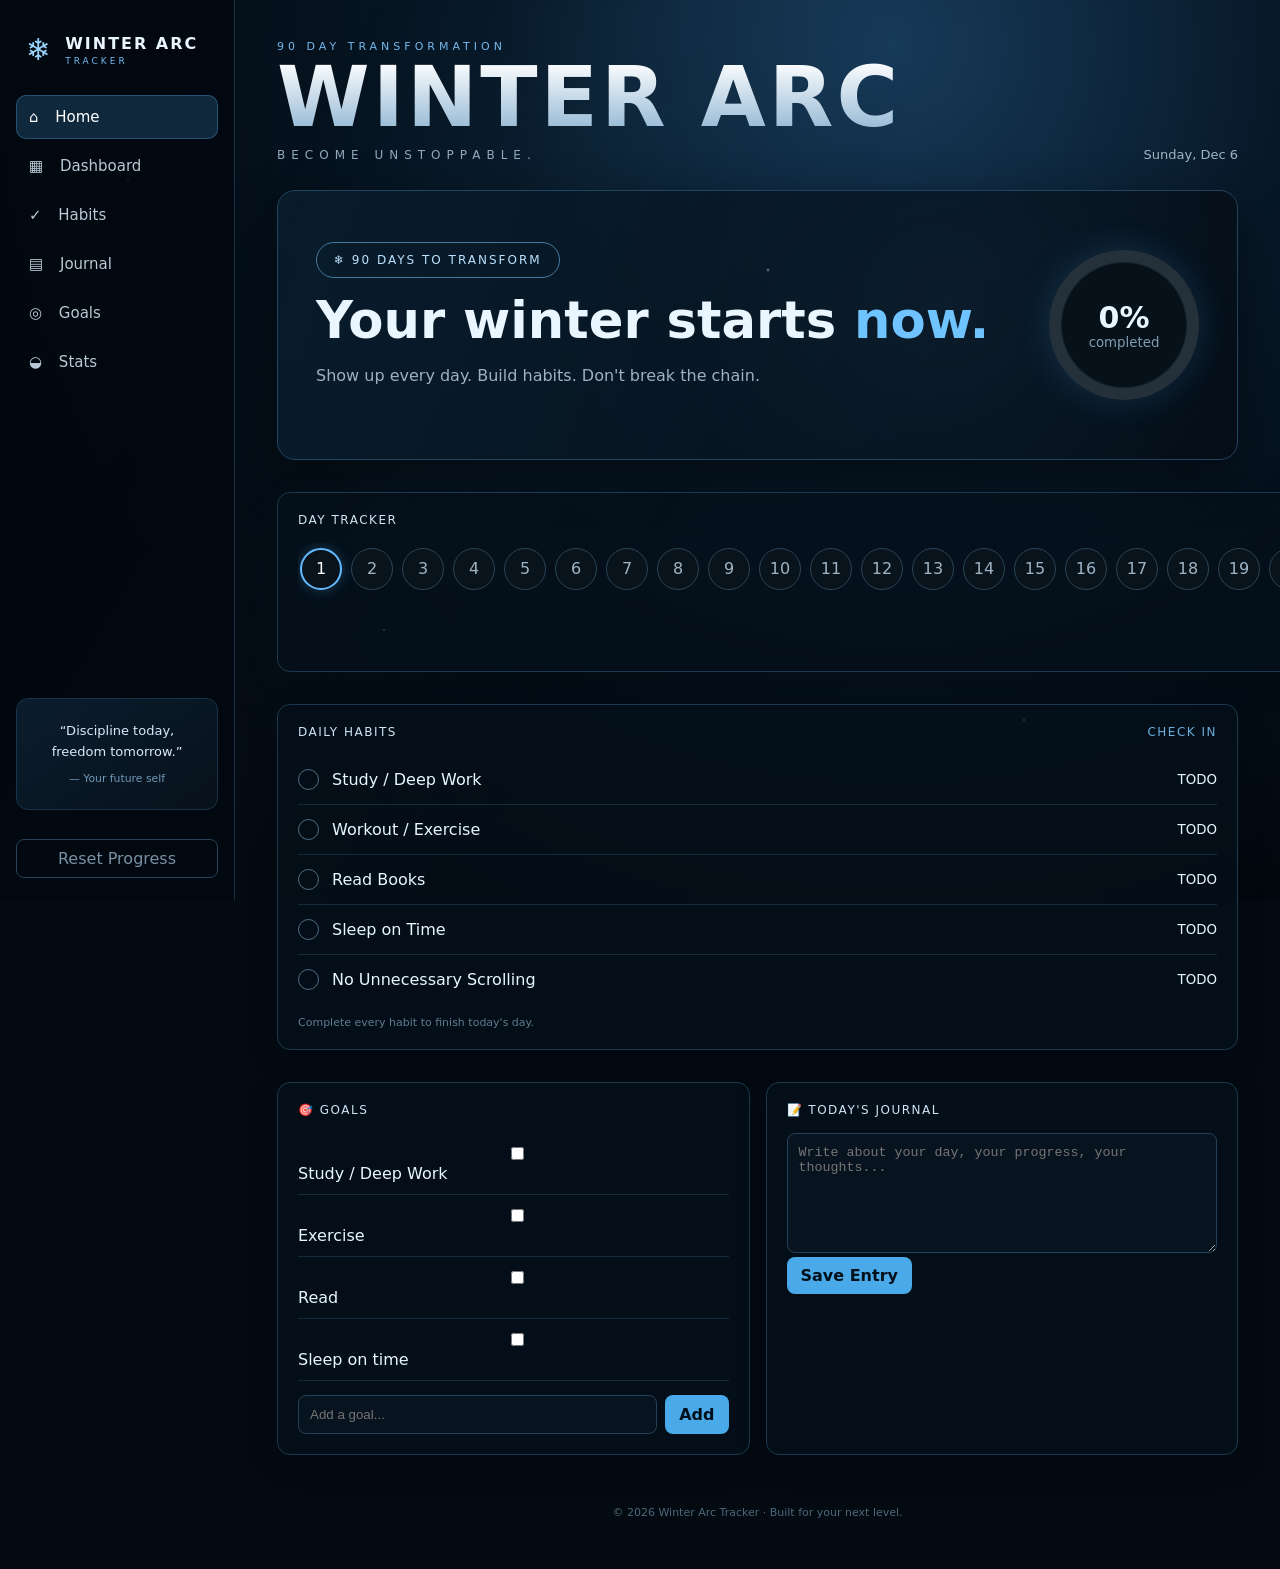
==== index.html @ 6c50272a "Add files via upload" ====
<!DOCTYPE html>
<html lang="en">
<head>
  <meta charset="UTF-8">
  <meta name="viewport" content="width=device-width, initial-scale=1.0">
  <title>Winter Arc Tracker</title>
  <link rel="stylesheet" href="style.css">
</head>
<body>
  <div id="snow"></div>

  <aside class="sidebar">
    <div class="brand">
      <span class="snowflake">❄</span>
      <div><b>WINTER ARC</b><small>TRACKER</small></div>
    </div>
    <nav>
      <button class="nav active" data-section="home">⌂ <span>Home</span></button>
      <button class="nav" data-section="dashboard">▦ <span>Dashboard</span></button>
      <button class="nav" data-section="habits">✓ <span>Habits</span></button>
      <button class="nav" data-section="journal">▤ <span>Journal</span></button>
      <button class="nav" data-section="goals">◎ <span>Goals</span></button>
      <button class="nav" data-section="stats">◒ <span>Stats</span></button>
    </nav>
    <div class="quote">“Discipline today,<br>freedom tomorrow.”<small>— Your future self</small></div>
    <button id="resetBtn" class="reset">Reset Progress</button>
  </aside>

  <main>
    <header>
      <div>
        <p class="eyebrow">90 DAY TRANSFORMATION</p>
        <h1>WINTER ARC</h1>
        <p class="subtitle">Become unstoppable.</p>
      </div>
      <div class="date" id="today"></div>
    </header>

    <section id="home" class="section active-section">
      <div class="hero">
        <div>
          <span class="pill">❄ 90 DAYS TO TRANSFORM</span>
          <h2>Your winter starts <span>now.</span></h2>
          <p>Show up every day. Build habits. Don't break the chain.</p>
        </div>
        <div class="progress-ring" id="ring"><strong id="percent">0%</strong><small>completed</small></div>
      </div>

      <div class="grid">
        <div class="card day-card">
          <div class="card-title">DAY TRACKER <span id="dayCount">DAY 1 / 90</span></div>
          <div class="days" id="days"></div>
        </div>
        <div class="card stat-card"><span>🔥 CURRENT STREAK</span><b id="streak">0</b><small>days</small></div>
        <div class="card stat-card"><span>🏆 BEST STREAK</span><b id="best">0</b><small>days</small></div>
        <div class="card stat-card"><span>📅 DAYS COMPLETED</span><b id="completed">0</b><small>of 90</small></div>
      </div>

      <div class="card">
        <div class="card-title">DAILY HABITS <span>CHECK IN</span></div>
        <div id="habitsList"></div>
        <div class="hint">Complete every habit to finish today's day.</div>
      </div>

      <div class="two-col">
        <div class="card">
          <div class="card-title">🎯 GOALS</div>
          <div id="goalsList"></div>
          <div class="add-row"><input id="goalInput" placeholder="Add a goal..."><button id="addGoal">Add</button></div>
        </div>
        <div class="card">
          <div class="card-title">📝 TODAY'S JOURNAL</div>
          <textarea id="journal" placeholder="Write about your day, your progress, your thoughts..."></textarea>
          <button id="saveJournal">Save Entry</button>
        </div>
      </div>
    </section>

    <section id="dashboard" class="section">
      <div class="section-head"><h2>Dashboard</h2><p>Your Winter Arc at a glance.</p></div>
      <div class="big-number"><span id="dashPercent">0%</span><small>overall completion</small></div>
      <div class="card"><div class="card-title">PROGRESS</div><div class="bar"><i id="bar"></i></div><p id="dashText">0 of 90 days completed.</p></div>
    </section>

    <section id="habits" class="section">
      <div class="section-head"><h2>Habits</h2><p>Small actions. Big change.</p></div>
      <div class="card" id="habitsPage"></div>
    </section>

    <section id="journal" class="section">
      <div class="section-head"><h2>Journal</h2><p>Your daily record.</p></div>
      <div class="card"><textarea id="journalPage" placeholder="Write today's entry..."></textarea><button id="saveJournalPage">Save Entry</button></div>
    </section>

    <section id="goals" class="section">
      <div class="section-head"><h2>Goals</h2><p>Decide what this winter is for.</p></div>
      <div class="card" id="goalsPage"></div>
    </section>

    <section id="stats" class="section">
      <div class="section-head"><h2>Stats</h2><p>Consistency beats intensity.</p></div>
      <div class="grid stats-grid">
        <div class="card stat-card"><span>COMPLETION</span><b id="statPercent">0%</b></div>
        <div class="card stat-card"><span>CURRENT STREAK</span><b id="statStreak">0</b></div>
        <div class="card stat-card"><span>BEST STREAK</span><b id="statBest">0</b></div>
      </div>
    </section>

    <footer>© 2026 Winter Arc Tracker · Built for your next level.</footer>
  </main>

<script src="script.js"></script>
</body>
</html>
---- style.css ----
*{box-sizing:border-box}body{margin:0;background:#030a12;color:#e9f5ff;font-family:Inter,system-ui,-apple-system,Segoe UI,sans-serif;min-height:100vh}body:before{content:"";position:fixed;inset:0;z-index:-2;background:radial-gradient(circle at 70% 5%,#173a59 0,#071827 32%,#02070d 75%)}body:after{content:"";position:fixed;inset:0;z-index:-1;opacity:.25;background:linear-gradient(120deg,transparent 20%,rgba(111,190,255,.12),transparent 55%)}#snow{position:fixed;inset:0;pointer-events:none;z-index:5;background-image:radial-gradient(2px 2px at 10% 20%,#fff,transparent),radial-gradient(1px 1px at 30% 70%,#fff,transparent),radial-gradient(2px 2px at 60% 30%,#fff,transparent),radial-gradient(1px 1px at 80% 80%,#fff,transparent);animation:snow 16s linear infinite;opacity:.45}@keyframes snow{to{transform:translateY(70px)}}.sidebar{position:fixed;left:0;top:0;bottom:0;width:235px;padding:24px 16px;background:rgba(2,9,16,.88);border-right:1px solid #173047;z-index:10}.brand{display:flex;align-items:center;gap:12px;padding:8px 10px 28px;font-size:16px;letter-spacing:2px}.brand small{display:block;font-size:9px;letter-spacing:3px;color:#77baf0;margin-top:3px}.snowflake{font-size:30px;color:#9bd6ff}nav{display:grid;gap:5px}.nav{border:0;background:none;color:#b9c9d7;text-align:left;padding:13px;border-radius:10px;font-size:15px;cursor:pointer}.nav span{margin-left:12px}.nav:hover,.nav.active{background:#10283b;color:#fff;box-shadow:inset 0 0 0 1px #245071}.quote{position:absolute;left:16px;right:16px;bottom:90px;padding:22px 12px;text-align:center;border:1px solid #17344c;border-radius:12px;background:linear-gradient(145deg,#0b1d2d,#07111b);font-size:13px;line-height:1.6;color:#d8eafa}.quote small{display:block;color:#6f9ab9;margin-top:7px}.reset{position:absolute;bottom:22px;left:16px;right:16px;padding:9px;background:none;border:1px solid #284359;color:#7891a4;border-radius:8px;cursor:pointer}main{margin-left:235px;padding:40px 42px;max-width:1400px}header{display:flex;justify-content:space-between;align-items:end;margin-bottom:28px}.eyebrow{font-size:11px;letter-spacing:4px;color:#75b9ed;margin:0 0 7px}h1{font-size:clamp(42px,7vw,84px);line-height:.9;margin:0;letter-spacing:3px;background:linear-gradient(#fff,#8eb4d2);-webkit-background-clip:text;color:transparent}.subtitle{margin:12px 0 0;color:#91a9bb;text-transform:uppercase;letter-spacing:6px;font-size:12px}.date{color:#9eb5c6;font-size:13px}.section{display:none}.active-section{display:block}.hero{min-height:270px;border:1px solid #21445f;border-radius:18px;padding:38px;display:flex;align-items:center;justify-content:space-between;overflow:hidden;background:linear-gradient(110deg,rgba(9,29,45,.95),rgba(5,13,22,.82)),radial-gradient(circle at 70% 40%,#28567a,transparent 40%);box-shadow:0 18px 50px #0007}.hero h2{font-size:clamp(32px,4vw,58px);margin:22px 0 10px}.hero h2 span{color:#6fc4ff}.hero p{color:#9cb2c2}.pill{border:1px solid #477a9e;border-radius:30px;padding:10px 17px;color:#bce2ff;font-size:12px;letter-spacing:2px}.progress-ring{width:150px;height:150px;border-radius:50%;display:flex;flex-direction:column;justify-content:center;align-items:center;background:radial-gradient(circle,#07111a 58%,transparent 60%),conic-gradient(#58b4ff var(--p,0%),#24313b 0);box-shadow:0 0 35px #3b9ddd33}.progress-ring strong{font-size:30px}.progress-ring small{color:#7f9db1}.grid{display:grid;grid-template-columns:repeat(4,1fr);gap:14px;margin:16px 0}.card{background:rgba(5,16,26,.78);border:1px solid #1c394f;border-radius:13px;padding:20px;margin:16px 0;box-shadow:0 8px 30px #0003}.card-title{display:flex;justify-content:space-between;color:#cfe4f4;font-size:12px;letter-spacing:1.5px;margin-bottom:16px}.card-title span{color:#6baedc}.stat-card{min-height:130px}.stat-card span{font-size:10px;color:#7894a8;letter-spacing:1.5px}.stat-card b{display:block;font-size:38px;margin-top:18px}.stat-card small{color:#7894a8}.days{display:flex;gap:9px;overflow:auto;padding:5px 2px 12px}.day{min-width:42px;height:42px;border-radius:50%;border:1px solid #2a4558;background:#09131c;color:#9eb4c5;cursor:pointer}.day.current{border:2px solid #62baff;color:white;box-shadow:0 0 14px #54b7ff44}.day.done{background:#174d70;color:#fff;border-color:#58baff}.habit{display:flex;align-items:center;gap:13px;padding:14px 0;border-bottom:1px solid #142c3d}.habit:last-child{border:0}.check{width:21px;height:21px;border:1px solid #537187;border-radius:50%;background:none;color:white;cursor:pointer}.habit.done .check{background:#4aa9e8;border-color:#4aa9e8}.habit.done .name{text-decoration:line-through;color:#70899a}.name{flex:1}.hint{font-size:11px;color:#5f7b8e;margin-top:12px}.two-col{display:grid;grid-template-columns:1fr 1fr;gap:16px}.goal{padding:11px 0;border-bottom:1px solid #142c3d}.goal input{accent-color:#56b5f7}.goal.done{text-decoration:line-through;color:#6d8798}.add-row{display:flex;gap:8px;margin-top:14px}input,textarea{width:100%;background:#07131e;border:1px solid #244257;border-radius:8px;color:#e8f4ff;padding:11px;outline:none}textarea{min-height:120px;resize:vertical}button{font:inherit}#addGoal,#saveJournal,#saveJournalPage{border:0;border-radius:8px;background:#4aa9e8;color:#02101a;padding:9px 14px;cursor:pointer;font-weight:700}.section-head h2{font-size:36px;margin:0}.section-head p{color:#7993a5}.big-number{padding:35px 0}.big-number span{font-size:76px;font-weight:800}.big-number small{display:block;color:#7894a8}.bar{height:14px;background:#122433;border-radius:20px;overflow:hidden}.bar i{display:block;height:100%;width:0;background:#55b7fa;border-radius:20px;transition:.4s}.stats-grid{grid-template-columns:repeat(3,1fr)}footer{text-align:center;color:#4d6879;font-size:11px;padding:35px 0 10px}@media(max-width:850px){.sidebar{width:68px;padding:18px 8px}.brand{justify-content:center}.brand div,nav span,.quote,.reset{display:none}.brand{padding-bottom:20px}.nav{text-align:center;font-size:21px}.nav span{margin:0}main{margin-left:68px;padding:25px 18px}.hero{padding:25px;min-height:240px}.progress-ring{width:105px;height:105px;min-width:105px}.grid{grid-template-columns:1fr 1fr}.two-col{grid-template-columns:1fr}header{align-items:start;gap:15px}.date{display:none}}@media(max-width:520px){.hero{display:block}.progress-ring{margin:25px auto 0}.grid,.stats-grid{grid-template-columns:1fr 1fr}.stat-card b{font-size:30px}.days{gap:6px}.day{min-width:38px;height:38px}h1{font-size:44px}}
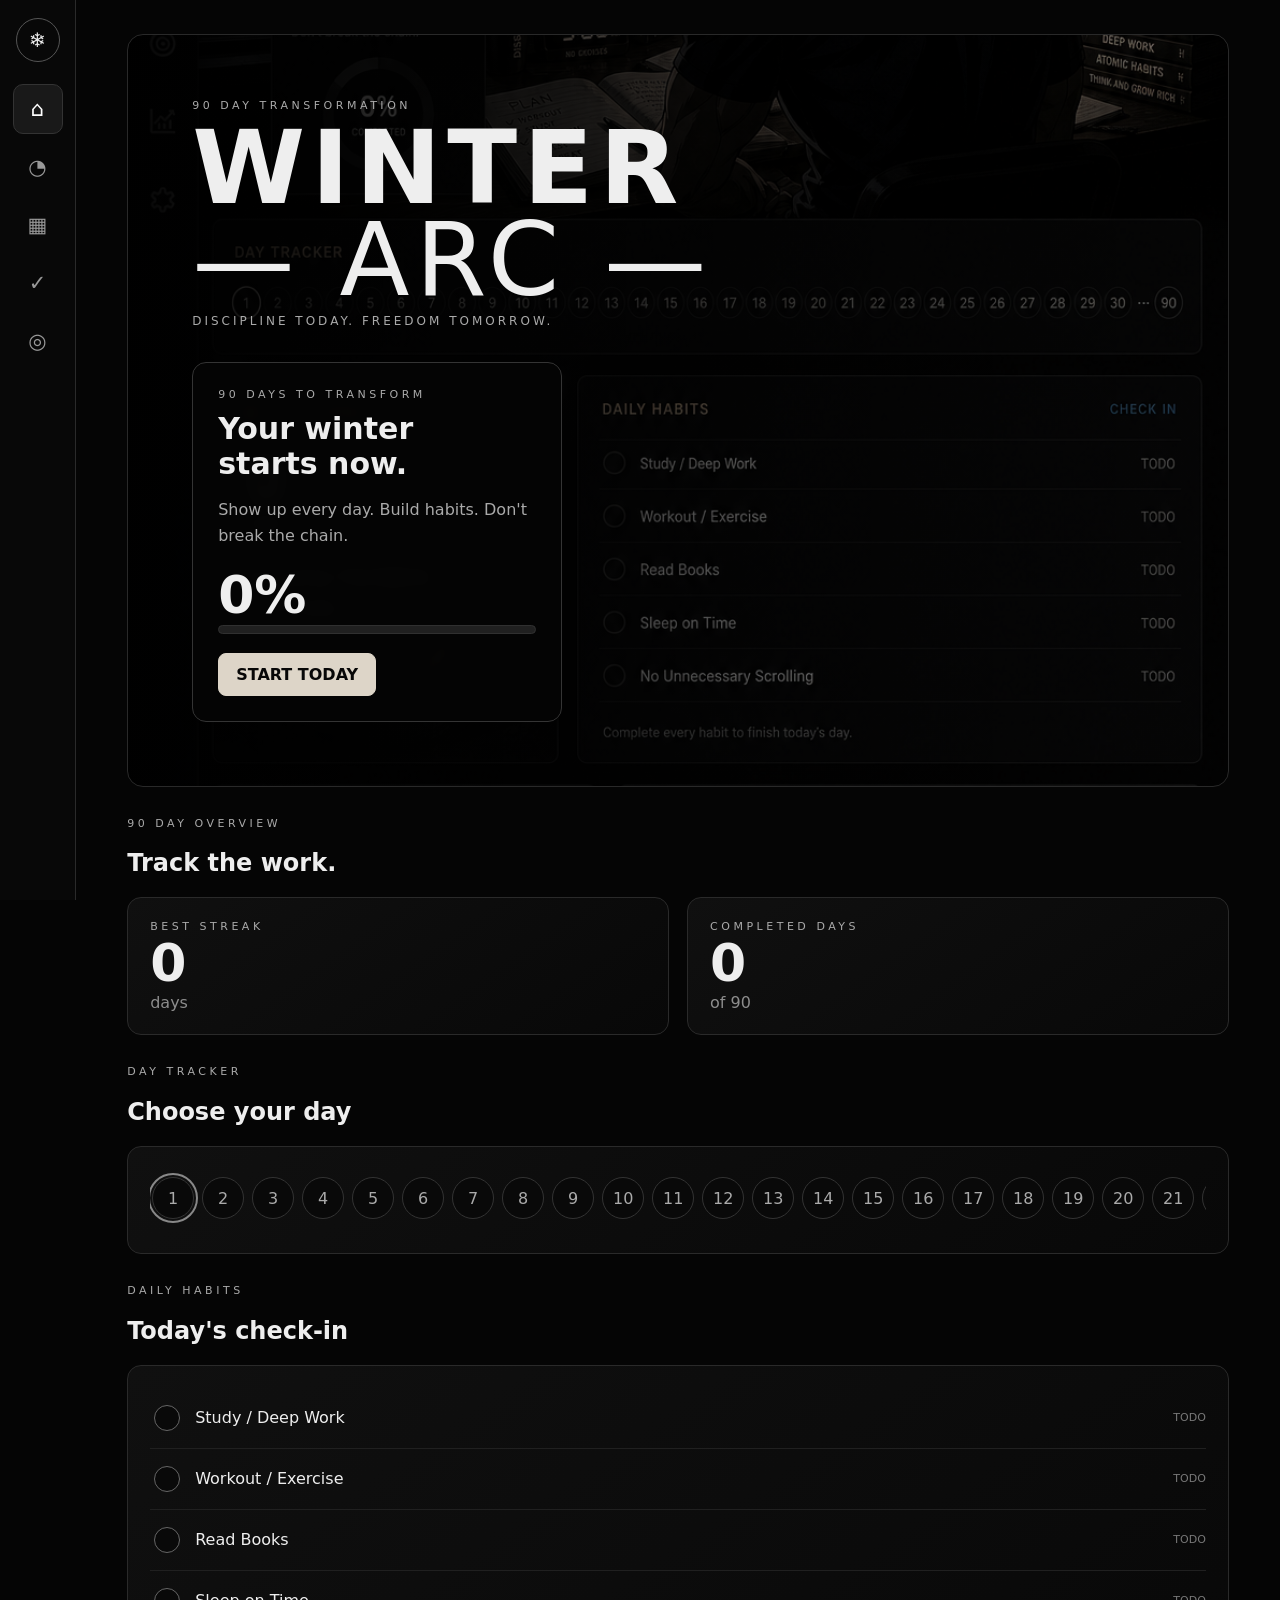
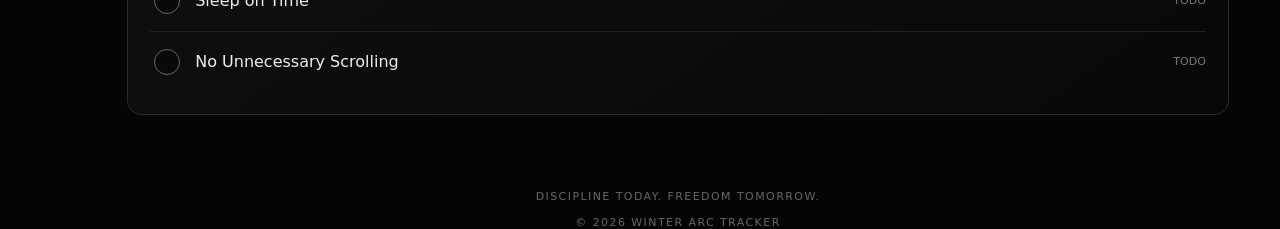
==== commit eabc0e8a: "Add files via upload" ====
--- a/index.html
+++ b/index.html
@@ -1,114 +1,8 @@
-<!DOCTYPE html>
-<html lang="en">
-<head>
-  <meta charset="UTF-8">
-  <meta name="viewport" content="width=device-width, initial-scale=1.0">
-  <title>Winter Arc Tracker</title>
-  <link rel="stylesheet" href="style.css">
-</head>
-<body>
-  <div id="snow"></div>
-
-  <aside class="sidebar">
-    <div class="brand">
-      <span class="snowflake">❄</span>
-      <div><b>WINTER ARC</b><small>TRACKER</small></div>
-    </div>
-    <nav>
-      <button class="nav active" data-section="home">⌂ <span>Home</span></button>
-      <button class="nav" data-section="dashboard">▦ <span>Dashboard</span></button>
-      <button class="nav" data-section="habits">✓ <span>Habits</span></button>
-      <button class="nav" data-section="journal">▤ <span>Journal</span></button>
-      <button class="nav" data-section="goals">◎ <span>Goals</span></button>
-      <button class="nav" data-section="stats">◒ <span>Stats</span></button>
-    </nav>
-    <div class="quote">“Discipline today,<br>freedom tomorrow.”<small>— Your future self</small></div>
-    <button id="resetBtn" class="reset">Reset Progress</button>
-  </aside>
-
-  <main>
-    <header>
-      <div>
-        <p class="eyebrow">90 DAY TRANSFORMATION</p>
-        <h1>WINTER ARC</h1>
-        <p class="subtitle">Become unstoppable.</p>
-      </div>
-      <div class="date" id="today"></div>
-    </header>
-
-    <section id="home" class="section active-section">
-      <div class="hero">
-        <div>
-          <span class="pill">❄ 90 DAYS TO TRANSFORM</span>
-          <h2>Your winter starts <span>now.</span></h2>
-          <p>Show up every day. Build habits. Don't break the chain.</p>
-        </div>
-        <div class="progress-ring" id="ring"><strong id="percent">0%</strong><small>completed</small></div>
-      </div>
-
-      <div class="grid">
-        <div class="card day-card">
-          <div class="card-title">DAY TRACKER <span id="dayCount">DAY 1 / 90</span></div>
-          <div class="days" id="days"></div>
-        </div>
-        <div class="card stat-card"><span>🔥 CURRENT STREAK</span><b id="streak">0</b><small>days</small></div>
-        <div class="card stat-card"><span>🏆 BEST STREAK</span><b id="best">0</b><small>days</small></div>
-        <div class="card stat-card"><span>📅 DAYS COMPLETED</span><b id="completed">0</b><small>of 90</small></div>
-      </div>
-
-      <div class="card">
-        <div class="card-title">DAILY HABITS <span>CHECK IN</span></div>
-        <div id="habitsList"></div>
-        <div class="hint">Complete every habit to finish today's day.</div>
-      </div>
-
-      <div class="two-col">
-        <div class="card">
-          <div class="card-title">🎯 GOALS</div>
-          <div id="goalsList"></div>
-          <div class="add-row"><input id="goalInput" placeholder="Add a goal..."><button id="addGoal">Add</button></div>
-        </div>
-        <div class="card">
-          <div class="card-title">📝 TODAY'S JOURNAL</div>
-          <textarea id="journal" placeholder="Write about your day, your progress, your thoughts..."></textarea>
-          <button id="saveJournal">Save Entry</button>
-        </div>
-      </div>
-    </section>
-
-    <section id="dashboard" class="section">
-      <div class="section-head"><h2>Dashboard</h2><p>Your Winter Arc at a glance.</p></div>
-      <div class="big-number"><span id="dashPercent">0%</span><small>overall completion</small></div>
-      <div class="card"><div class="card-title">PROGRESS</div><div class="bar"><i id="bar"></i></div><p id="dashText">0 of 90 days completed.</p></div>
-    </section>
-
-    <section id="habits" class="section">
-      <div class="section-head"><h2>Habits</h2><p>Small actions. Big change.</p></div>
-      <div class="card" id="habitsPage"></div>
-    </section>
-
-    <section id="journal" class="section">
-      <div class="section-head"><h2>Journal</h2><p>Your daily record.</p></div>
-      <div class="card"><textarea id="journalPage" placeholder="Write today's entry..."></textarea><button id="saveJournalPage">Save Entry</button></div>
-    </section>
-
-    <section id="goals" class="section">
-      <div class="section-head"><h2>Goals</h2><p>Decide what this winter is for.</p></div>
-      <div class="card" id="goalsPage"></div>
-    </section>
-
-    <section id="stats" class="section">
-      <div class="section-head"><h2>Stats</h2><p>Consistency beats intensity.</p></div>
-      <div class="grid stats-grid">
-        <div class="card stat-card"><span>COMPLETION</span><b id="statPercent">0%</b></div>
-        <div class="card stat-card"><span>CURRENT STREAK</span><b id="statStreak">0</b></div>
-        <div class="card stat-card"><span>BEST STREAK</span><b id="statBest">0</b></div>
-      </div>
-    </section>
-
-    <footer>© 2026 Winter Arc Tracker · Built for your next level.</footer>
-  </main>
-
-<script src="script.js"></script>
-</body>
-</html>+<!doctype html>
+<html lang="en"><head><meta charset="utf-8"><meta name="viewport" content="width=device-width,initial-scale=1"><title>90 Day Overview | Winter Arc</title><link rel="stylesheet" href="style.css"></head>
+<body><div class="app"><aside class="sidebar"><div class="logoMark">❄</div><nav class="nav"><a href="index.html" class="active" title="Home">⌂</a><a href="sleep.html" class="" title="Sleep">◔</a><a href="calendar.html" class="" title="Calendar">▦</a><a href="review.html" class="" title="Review">✓</a><a href="about.html" class="" title="About">◎</a></nav></aside>
+<main class="main"><header class="topbar"><a class="mobileLogo" href="index.html">WINTER ARC</a><span>☰</span></header><section class="page"><div class="hero"><div class="heroOverlay"><div class="kicker">90 DAY TRANSFORMATION</div><h1 class="title">WINTER<br><span style="font-weight:400">— ARC —</span></h1><div class="subtitle">Discipline today. Freedom tomorrow.</div><div class="heroCard"><div class="kicker">90 DAYS TO TRANSFORM</div><h2>Your winter<br>starts now.</h2><p>Show up every day. Build habits. Don't break the chain.</p><div class="stat" id="homeProgress">0%</div><div class="progress"><span id="homeBar"></span></div><br><a class="btn primary" href="#tracker">START TODAY</a></div></div></div>
+<div id="tracker" class="sectionHead"><div class="kicker">90 DAY OVERVIEW</div><h2>Track the work.</h2></div><div class="grid grid2"><div class="card"><div class="kicker">BEST STREAK</div><div class="stat" id="bestStreak">0</div><div class="muted">days</div></div><div class="card"><div class="kicker">COMPLETED DAYS</div><div class="stat" id="completedDays">0</div><div class="muted">of 90</div></div></div>
+<div class="sectionHead"><div class="kicker">DAY TRACKER</div><h2>Choose your day</h2></div><div class="card"><div id="days" class="days"></div></div>
+<div class="sectionHead"><div class="kicker">DAILY HABITS</div><h2>Today's check-in</h2></div><div class="card" id="habits"></div></section>
+<div class="toast"></div><footer class="footer">DISCIPLINE TODAY. FREEDOM TOMORROW.<br><br>© 2026 WINTER ARC TRACKER</footer></main></div><script src="script.js"></script></body></html>
--- a/style.css
+++ b/style.css
@@ -1 +1,15 @@
-*{box-sizing:border-box}body{margin:0;background:#030a12;color:#e9f5ff;font-family:Inter,system-ui,-apple-system,Segoe UI,sans-serif;min-height:100vh}body:before{content:"";position:fixed;inset:0;z-index:-2;background:radial-gradient(circle at 70% 5%,#173a59 0,#071827 32%,#02070d 75%)}body:after{content:"";position:fixed;inset:0;z-index:-1;opacity:.25;background:linear-gradient(120deg,transparent 20%,rgba(111,190,255,.12),transparent 55%)}#snow{position:fixed;inset:0;pointer-events:none;z-index:5;background-image:radial-gradient(2px 2px at 10% 20%,#fff,transparent),radial-gradient(1px 1px at 30% 70%,#fff,transparent),radial-gradient(2px 2px at 60% 30%,#fff,transparent),radial-gradient(1px 1px at 80% 80%,#fff,transparent);animation:snow 16s linear infinite;opacity:.45}@keyframes snow{to{transform:translateY(70px)}}.sidebar{position:fixed;left:0;top:0;bottom:0;width:235px;padding:24px 16px;background:rgba(2,9,16,.88);border-right:1px solid #173047;z-index:10}.brand{display:flex;align-items:center;gap:12px;padding:8px 10px 28px;font-size:16px;letter-spacing:2px}.brand small{display:block;font-size:9px;letter-spacing:3px;color:#77baf0;margin-top:3px}.snowflake{font-size:30px;color:#9bd6ff}nav{display:grid;gap:5px}.nav{border:0;background:none;color:#b9c9d7;text-align:left;padding:13px;border-radius:10px;font-size:15px;cursor:pointer}.nav span{margin-left:12px}.nav:hover,.nav.active{background:#10283b;color:#fff;box-shadow:inset 0 0 0 1px #245071}.quote{position:absolute;left:16px;right:16px;bottom:90px;padding:22px 12px;text-align:center;border:1px solid #17344c;border-radius:12px;background:linear-gradient(145deg,#0b1d2d,#07111b);font-size:13px;line-height:1.6;color:#d8eafa}.quote small{display:block;color:#6f9ab9;margin-top:7px}.reset{position:absolute;bottom:22px;left:16px;right:16px;padding:9px;background:none;border:1px solid #284359;color:#7891a4;border-radius:8px;cursor:pointer}main{margin-left:235px;padding:40px 42px;max-width:1400px}header{display:flex;justify-content:space-between;align-items:end;margin-bottom:28px}.eyebrow{font-size:11px;letter-spacing:4px;color:#75b9ed;margin:0 0 7px}h1{font-size:clamp(42px,7vw,84px);line-height:.9;margin:0;letter-spacing:3px;background:linear-gradient(#fff,#8eb4d2);-webkit-background-clip:text;color:transparent}.subtitle{margin:12px 0 0;color:#91a9bb;text-transform:uppercase;letter-spacing:6px;font-size:12px}.date{color:#9eb5c6;font-size:13px}.section{display:none}.active-section{display:block}.hero{min-height:270px;border:1px solid #21445f;border-radius:18px;padding:38px;display:flex;align-items:center;justify-content:space-between;overflow:hidden;background:linear-gradient(110deg,rgba(9,29,45,.95),rgba(5,13,22,.82)),radial-gradient(circle at 70% 40%,#28567a,transparent 40%);box-shadow:0 18px 50px #0007}.hero h2{font-size:clamp(32px,4vw,58px);margin:22px 0 10px}.hero h2 span{color:#6fc4ff}.hero p{color:#9cb2c2}.pill{border:1px solid #477a9e;border-radius:30px;padding:10px 17px;color:#bce2ff;font-size:12px;letter-spacing:2px}.progress-ring{width:150px;height:150px;border-radius:50%;display:flex;flex-direction:column;justify-content:center;align-items:center;background:radial-gradient(circle,#07111a 58%,transparent 60%),conic-gradient(#58b4ff var(--p,0%),#24313b 0);box-shadow:0 0 35px #3b9ddd33}.progress-ring strong{font-size:30px}.progress-ring small{color:#7f9db1}.grid{display:grid;grid-template-columns:repeat(4,1fr);gap:14px;margin:16px 0}.card{background:rgba(5,16,26,.78);border:1px solid #1c394f;border-radius:13px;padding:20px;margin:16px 0;box-shadow:0 8px 30px #0003}.card-title{display:flex;justify-content:space-between;color:#cfe4f4;font-size:12px;letter-spacing:1.5px;margin-bottom:16px}.card-title span{color:#6baedc}.stat-card{min-height:130px}.stat-card span{font-size:10px;color:#7894a8;letter-spacing:1.5px}.stat-card b{display:block;font-size:38px;margin-top:18px}.stat-card small{color:#7894a8}.days{display:flex;gap:9px;overflow:auto;padding:5px 2px 12px}.day{min-width:42px;height:42px;border-radius:50%;border:1px solid #2a4558;background:#09131c;color:#9eb4c5;cursor:pointer}.day.current{border:2px solid #62baff;color:white;box-shadow:0 0 14px #54b7ff44}.day.done{background:#174d70;color:#fff;border-color:#58baff}.habit{display:flex;align-items:center;gap:13px;padding:14px 0;border-bottom:1px solid #142c3d}.habit:last-child{border:0}.check{width:21px;height:21px;border:1px solid #537187;border-radius:50%;background:none;color:white;cursor:pointer}.habit.done .check{background:#4aa9e8;border-color:#4aa9e8}.habit.done .name{text-decoration:line-through;color:#70899a}.name{flex:1}.hint{font-size:11px;color:#5f7b8e;margin-top:12px}.two-col{display:grid;grid-template-columns:1fr 1fr;gap:16px}.goal{padding:11px 0;border-bottom:1px solid #142c3d}.goal input{accent-color:#56b5f7}.goal.done{text-decoration:line-through;color:#6d8798}.add-row{display:flex;gap:8px;margin-top:14px}input,textarea{width:100%;background:#07131e;border:1px solid #244257;border-radius:8px;color:#e8f4ff;padding:11px;outline:none}textarea{min-height:120px;resize:vertical}button{font:inherit}#addGoal,#saveJournal,#saveJournalPage{border:0;border-radius:8px;background:#4aa9e8;color:#02101a;padding:9px 14px;cursor:pointer;font-weight:700}.section-head h2{font-size:36px;margin:0}.section-head p{color:#7993a5}.big-number{padding:35px 0}.big-number span{font-size:76px;font-weight:800}.big-number small{display:block;color:#7894a8}.bar{height:14px;background:#122433;border-radius:20px;overflow:hidden}.bar i{display:block;height:100%;width:0;background:#55b7fa;border-radius:20px;transition:.4s}.stats-grid{grid-template-columns:repeat(3,1fr)}footer{text-align:center;color:#4d6879;font-size:11px;padding:35px 0 10px}@media(max-width:850px){.sidebar{width:68px;padding:18px 8px}.brand{justify-content:center}.brand div,nav span,.quote,.reset{display:none}.brand{padding-bottom:20px}.nav{text-align:center;font-size:21px}.nav span{margin:0}main{margin-left:68px;padding:25px 18px}.hero{padding:25px;min-height:240px}.progress-ring{width:105px;height:105px;min-width:105px}.grid{grid-template-columns:1fr 1fr}.two-col{grid-template-columns:1fr}header{align-items:start;gap:15px}.date{display:none}}@media(max-width:520px){.hero{display:block}.progress-ring{margin:25px auto 0}.grid,.stats-grid{grid-template-columns:1fr 1fr}.stat-card b{font-size:30px}.days{gap:6px}.day{min-width:38px;height:38px}h1{font-size:44px}}
+
+:root{--bg:#050505;--panel:#0d0d0d;--line:#2a2a2a;--text:#eee;--muted:#8d8d8d;--cream:#ddd5c8}
+*{box-sizing:border-box}html{scroll-behavior:smooth}body{margin:0;background:var(--bg);color:var(--text);font-family:Inter,system-ui,-apple-system,"Segoe UI",sans-serif;min-height:100vh}a{color:inherit;text-decoration:none}button,input,textarea{font:inherit}
+.app{display:flex;min-height:100vh}.sidebar{position:fixed;inset:0 auto 0 0;width:76px;background:#080808;border-right:1px solid var(--line);z-index:20;display:flex;flex-direction:column;align-items:center;padding:18px 10px;gap:12px}.logoMark{width:44px;height:44px;border:1px solid #555;border-radius:50%;display:grid;place-items:center;font-size:20px;margin-bottom:10px}.nav{display:flex;flex-direction:column;gap:8px;width:100%;align-items:center}.nav a{width:50px;height:50px;border-radius:10px;display:grid;place-items:center;color:#999;font-size:21px;border:1px solid transparent}.nav a:hover,.nav a.active{background:#191919;border-color:#333;color:#fff}
+.main{margin-left:76px;width:calc(100% - 76px);min-width:0}.topbar{display:none;position:sticky;top:0;z-index:19;height:60px;background:rgba(5,5,5,.96);border-bottom:1px solid var(--line);align-items:center;justify-content:space-between;padding:0 16px}.mobileLogo{font-weight:800;letter-spacing:.2em}.mobileMenu{font-size:25px;background:none;border:0;color:#fff}
+.page{min-height:calc(100vh - 60px);padding:34px clamp(18px,4vw,58px) 40px}.kicker{font-size:11px;letter-spacing:.32em;color:#aaa;text-transform:uppercase}.title{font-size:clamp(48px,8vw,104px);line-height:.9;letter-spacing:.06em;margin:10px 0 8px;font-weight:900}.subtitle{letter-spacing:.25em;color:#aaa;text-transform:uppercase;font-size:12px}
+.hero{min-height:540px;border:1px solid #292929;border-radius:16px;overflow:hidden;position:relative;background:linear-gradient(90deg,rgba(0,0,0,.94),rgba(0,0,0,.38)),url("winter-theme.png") center/cover}.heroOverlay{padding:clamp(28px,5vw,70px);max-width:720px}.heroCard{margin-top:34px;width:min(100%,370px);padding:25px;border:1px solid #343434;background:rgba(5,5,5,.82);backdrop-filter:blur(8px);border-radius:14px}.heroCard h2{font-size:30px;margin:10px 0}.heroCard p{color:#aaa;line-height:1.6}
+.btn{display:inline-flex;align-items:center;justify-content:center;border:1px solid #484848;background:#171717;color:#fff;padding:11px 17px;border-radius:8px;cursor:pointer}.btn:hover{background:#232323}.btn.primary{background:var(--cream);color:#070707;border-color:var(--cream);font-weight:750}
+.grid{display:grid;gap:18px}.grid2{grid-template-columns:repeat(2,minmax(0,1fr))}.card{background:linear-gradient(145deg,#101010,#080808);border:1px solid var(--line);border-radius:14px;padding:22px}.card h2,.card h3{margin-top:0}.sectionHead{margin:30px 0 17px}.muted{color:var(--muted)}.stat{font-size:52px;font-weight:850}.progress{height:9px;background:#202020;border:1px solid #303030;border-radius:99px;overflow:hidden}.progress span{display:block;height:100%;width:0;background:var(--cream);transition:.25s}
+.days{display:flex;gap:8px;overflow-x:auto;padding:8px 2px 12px}.day{flex:0 0 42px;height:42px;border-radius:50%;border:1px solid #333;background:#090909;color:#aaa;display:grid;place-items:center;cursor:pointer}.day.done{background:var(--cream);color:#050505;border-color:var(--cream)}.day.selected{outline:2px solid #888;outline-offset:2px}
+.habit{display:flex;align-items:center;gap:12px;padding:14px 0;border-bottom:1px solid #202020}.habit:last-child{border-bottom:0}.check{appearance:none;width:21px;height:21px;border:1px solid #666;border-radius:50%;background:#090909;cursor:pointer;flex:0 0 auto}.check:checked{background:var(--cream);box-shadow:inset 0 0 0 5px #090909}.habit span{flex:1}.todo{font-size:11px;color:#777}
+input,textarea{width:100%;background:#080808;border:1px solid #303030;color:#fff;border-radius:8px;padding:12px;outline:none}textarea{min-height:145px;resize:vertical}label{display:block;font-size:12px;color:#aaa;margin-bottom:8px}.field{margin-bottom:16px}.sleepForm{display:grid;grid-template-columns:1fr 1fr;gap:14px}.sleepRow{display:grid;grid-template-columns:1fr auto auto;gap:12px;align-items:center;padding:14px 0;border-bottom:1px solid #222}
+.calendar{display:grid;grid-template-columns:repeat(7,1fr);gap:5px}.calHead{color:#777;font-size:10px;text-align:center;padding:7px}.date{aspect-ratio:1;border:1px solid #292929;border-radius:8px;background:#0a0a0a;color:#aaa;cursor:pointer;display:grid;place-items:center}.date.empty{border-color:transparent;background:transparent;cursor:default}.date.done{background:var(--cream);color:#050505;border-color:var(--cream)}.monthTitle{font-size:22px;letter-spacing:.12em;margin:8px 0 14px}.monthTabs{display:flex;gap:8px;margin-bottom:18px;overflow:auto}.monthTabs button{white-space:nowrap}.monthPanel{display:none}.monthPanel.active{display:block}
+.aboutLogo{width:190px;height:190px;border:2px solid #ddd;border-radius:50%;display:grid;place-items:center;margin:auto;font-size:30px;letter-spacing:.13em;font-weight:850;text-align:center}.social{display:flex;align-items:center;gap:14px;border:1px solid #292929;padding:18px;border-radius:10px;background:#090909;margin-top:12px}.socialIcon{font-size:22px;width:34px}.footer{text-align:center;color:#666;padding:35px 0 0;font-size:11px;letter-spacing:.13em}.toast{position:fixed;bottom:20px;right:20px;background:var(--cream);color:#070707;padding:11px 15px;border-radius:8px;display:none;z-index:50;font-weight:750}
+@media(max-width:800px){.sidebar{display:none}.main{margin-left:0;width:100%}.topbar{display:flex}.page{padding:24px 15px 36px}.hero{min-height:600px;background-position:62% center}.heroOverlay{padding:26px 18px}.title{font-size:53px}.grid2{grid-template-columns:1fr}.card{padding:18px}.stat{font-size:42px}.sleepForm{grid-template-columns:1fr}.calendar{gap:3px}.date{font-size:12px;border-radius:6px}.calHead{font-size:9px}.aboutLogo{width:150px;height:150px}}
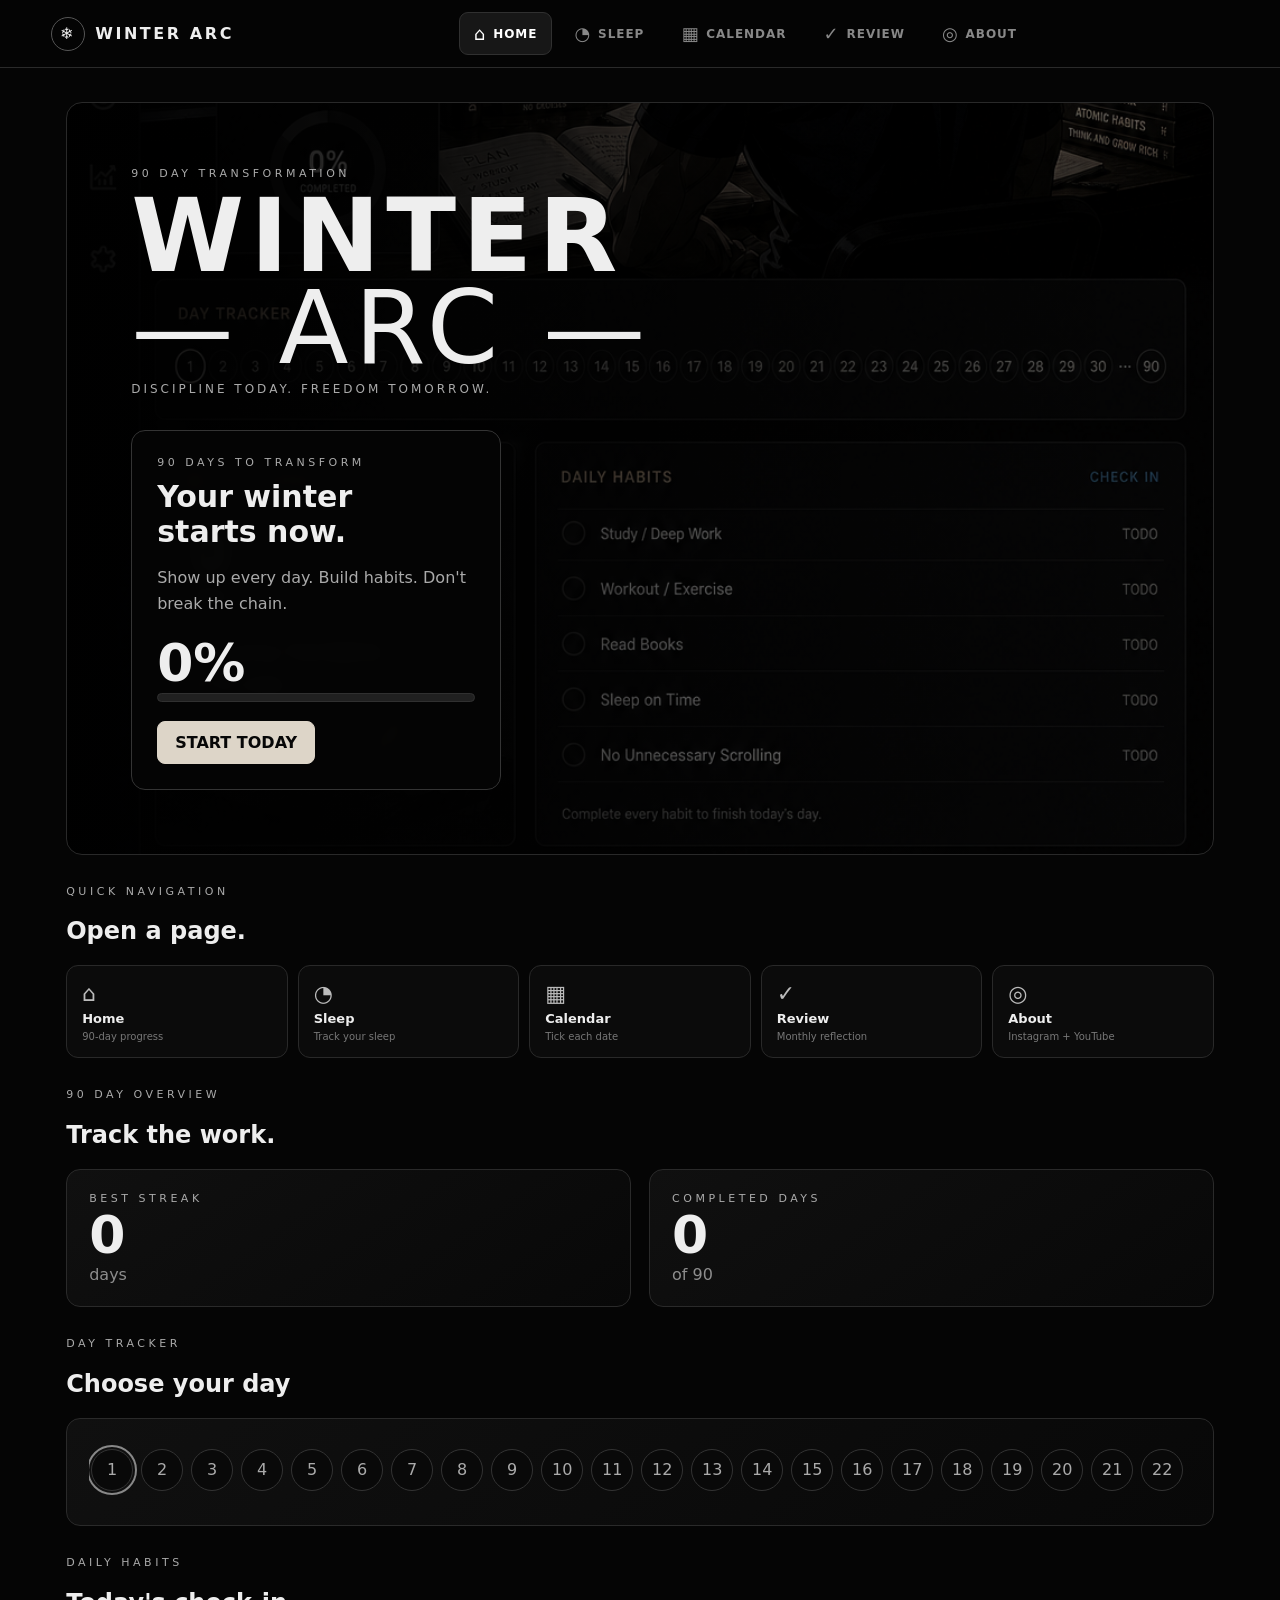
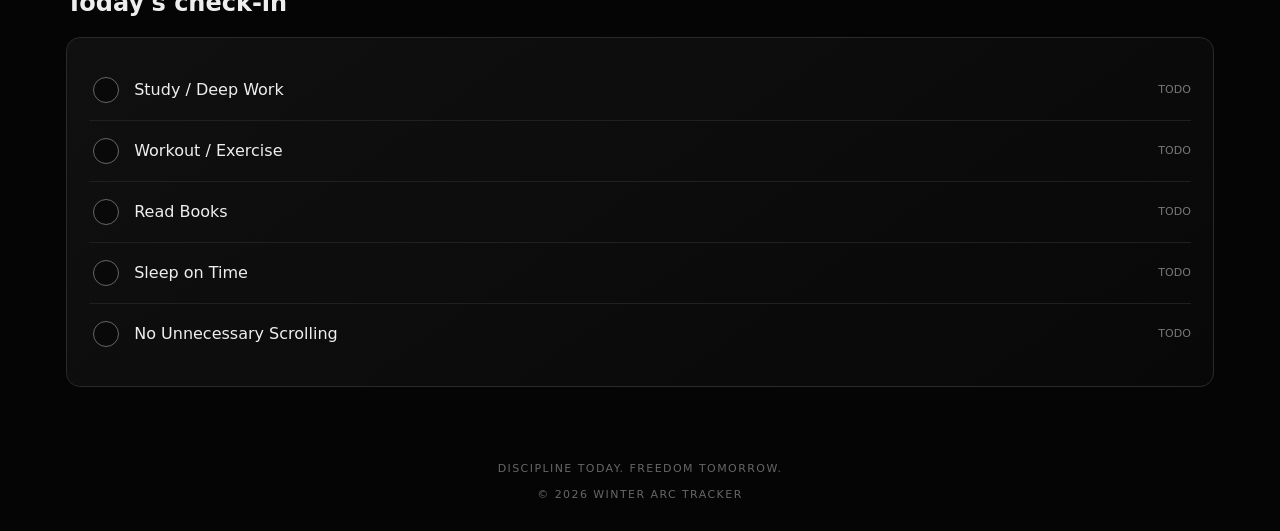
==== commit 26fe35fa: "Add files via upload" ====
--- a/index.html
+++ b/index.html
@@ -1,8 +1,14 @@
-<!doctype html>
-<html lang="en"><head><meta charset="utf-8"><meta name="viewport" content="width=device-width,initial-scale=1"><title>90 Day Overview | Winter Arc</title><link rel="stylesheet" href="style.css"></head>
-<body><div class="app"><aside class="sidebar"><div class="logoMark">❄</div><nav class="nav"><a href="index.html" class="active" title="Home">⌂</a><a href="sleep.html" class="" title="Sleep">◔</a><a href="calendar.html" class="" title="Calendar">▦</a><a href="review.html" class="" title="Review">✓</a><a href="about.html" class="" title="About">◎</a></nav></aside>
-<main class="main"><header class="topbar"><a class="mobileLogo" href="index.html">WINTER ARC</a><span>☰</span></header><section class="page"><div class="hero"><div class="heroOverlay"><div class="kicker">90 DAY TRANSFORMATION</div><h1 class="title">WINTER<br><span style="font-weight:400">— ARC —</span></h1><div class="subtitle">Discipline today. Freedom tomorrow.</div><div class="heroCard"><div class="kicker">90 DAYS TO TRANSFORM</div><h2>Your winter<br>starts now.</h2><p>Show up every day. Build habits. Don't break the chain.</p><div class="stat" id="homeProgress">0%</div><div class="progress"><span id="homeBar"></span></div><br><a class="btn primary" href="#tracker">START TODAY</a></div></div></div>
-<div id="tracker" class="sectionHead"><div class="kicker">90 DAY OVERVIEW</div><h2>Track the work.</h2></div><div class="grid grid2"><div class="card"><div class="kicker">BEST STREAK</div><div class="stat" id="bestStreak">0</div><div class="muted">days</div></div><div class="card"><div class="kicker">COMPLETED DAYS</div><div class="stat" id="completedDays">0</div><div class="muted">of 90</div></div></div>
+<!doctype html><html lang="en"><head><meta charset="utf-8"><meta name="viewport" content="width=device-width,initial-scale=1,viewport-fit=cover"><meta name="theme-color" content="#050505"><title>90 Day Overview | Winter Arc</title><link rel="stylesheet" href="style-v4.css"></head><body><header class="siteHeader">
+  <a class="brand" href="index.html"><span class="brandIcon">❄</span><span>WINTER ARC</span></a>
+  <nav class="siteNav" aria-label="Main navigation">
+    <a href="index.html" class="active"><span>⌂</span><b>Home</b></a>
+    <a href="sleep.html" class=""><span>◔</span><b>Sleep</b></a>
+    <a href="calendar.html" class=""><span>▦</span><b>Calendar</b></a>
+    <a href="review.html" class=""><span>✓</span><b>Review</b></a>
+    <a href="about.html" class=""><span>◎</span><b>About</b></a>
+  </nav>
+</header><main class="main"><section class="page"><div class="hero"><div class="heroOverlay"><div class="kicker">90 DAY TRANSFORMATION</div><h1 class="title">WINTER<br><span>— ARC —</span></h1><div class="subtitle">Discipline today. Freedom tomorrow.</div><div class="heroCard"><div class="kicker">90 DAYS TO TRANSFORM</div><h2>Your winter<br>starts now.</h2><p>Show up every day. Build habits. Don't break the chain.</p><div class="stat" id="homeProgress">0%</div><div class="progress"><span id="homeBar"></span></div><br><a class="btn primary" href="#tracker">START TODAY</a></div></div></div>
+<div class="sectionHead" id="tracker"><div class="kicker">QUICK NAVIGATION</div><h2>Open a page.</h2></div><div class="pageLinks"><a class="pageLink" href="index.html"><span>⌂</span><b>Home</b><small>90-day progress</small></a><a class="pageLink" href="sleep.html"><span>◔</span><b>Sleep</b><small>Track your sleep</small></a><a class="pageLink" href="calendar.html"><span>▦</span><b>Calendar</b><small>Tick each date</small></a><a class="pageLink" href="review.html"><span>✓</span><b>Review</b><small>Monthly reflection</small></a><a class="pageLink" href="about.html"><span>◎</span><b>About</b><small>Instagram + YouTube</small></a></div>
+<div class="sectionHead"><div class="kicker">90 DAY OVERVIEW</div><h2>Track the work.</h2></div><div class="grid grid2"><div class="card"><div class="kicker">BEST STREAK</div><div class="stat" id="bestStreak">0</div><div class="muted">days</div></div><div class="card"><div class="kicker">COMPLETED DAYS</div><div class="stat" id="completedDays">0</div><div class="muted">of 90</div></div></div>
 <div class="sectionHead"><div class="kicker">DAY TRACKER</div><h2>Choose your day</h2></div><div class="card"><div id="days" class="days"></div></div>
-<div class="sectionHead"><div class="kicker">DAILY HABITS</div><h2>Today's check-in</h2></div><div class="card" id="habits"></div></section>
-<div class="toast"></div><footer class="footer">DISCIPLINE TODAY. FREEDOM TOMORROW.<br><br>© 2026 WINTER ARC TRACKER</footer></main></div><script src="script.js"></script></body></html>+<div class="sectionHead"><div class="kicker">DAILY HABITS</div><h2>Today's check-in</h2></div><div class="card" id="habits"></div></section><footer class="footer">DISCIPLINE TODAY. FREEDOM TOMORROW.<br><br>© 2026 WINTER ARC TRACKER</footer></main><div class="toast"></div><script src="script-v4.js"></script></body></html>
--- a/style-v4.css
+++ b/style-v4.css
@@ -0,0 +1,17 @@
+
+:root{--bg:#050505;--panel:#0d0d0d;--line:#2a2a2a;--text:#eee;--muted:#8d8d8d;--cream:#ddd5c8}
+*{box-sizing:border-box}html{scroll-behavior:smooth}body{margin:0;background:var(--bg);color:var(--text);font-family:Inter,system-ui,-apple-system,"Segoe UI",sans-serif;min-height:100vh}a{color:inherit;text-decoration:none}button,input,textarea{font:inherit}
+.siteHeader{position:sticky;top:0;z-index:100;display:flex;align-items:center;gap:28px;padding:12px clamp(14px,4vw,52px);background:rgba(5,5,5,.97);border-bottom:1px solid var(--line);backdrop-filter:blur(14px)}
+.brand{display:flex;align-items:center;gap:10px;font-weight:900;letter-spacing:.16em;white-space:nowrap}.brandIcon{width:34px;height:34px;border:1px solid #555;border-radius:50%;display:grid;place-items:center;font-size:16px}.siteNav{display:flex;align-items:center;justify-content:center;gap:7px;flex:1}.siteNav a{display:flex;align-items:center;justify-content:center;gap:7px;padding:10px 14px;border:1px solid transparent;border-radius:9px;color:#888;font-size:12px;letter-spacing:.08em;text-transform:uppercase;white-space:nowrap}.siteNav a span{font-size:18px}.siteNav a:hover,.siteNav a.active{background:#171717;border-color:#303030;color:#fff}
+.main{width:100%;min-width:0}.page{max-width:1250px;margin:auto;min-height:calc(100vh - 70px);padding:34px clamp(15px,4vw,58px) 40px}.kicker{font-size:11px;letter-spacing:.32em;color:#aaa;text-transform:uppercase}.pageIntro{margin:5px 0 28px}.pageIntro h1{font-size:clamp(38px,6vw,72px);margin:8px 0}.pageIntro p{color:#999;max-width:650px;line-height:1.6}.title{font-size:clamp(48px,8vw,104px);line-height:.9;letter-spacing:.06em;margin:10px 0 8px;font-weight:900}.title span{font-weight:400}.subtitle{letter-spacing:.25em;color:#aaa;text-transform:uppercase;font-size:12px}
+.hero{min-height:540px;border:1px solid #292929;border-radius:16px;overflow:hidden;position:relative;background:linear-gradient(90deg,rgba(0,0,0,.94),rgba(0,0,0,.38)),url("winter-theme.png") center/cover}.heroOverlay{padding:clamp(28px,5vw,70px);max-width:720px}.heroCard{margin-top:34px;width:min(100%,370px);padding:25px;border:1px solid #343434;background:rgba(5,5,5,.82);backdrop-filter:blur(8px);border-radius:14px}.heroCard h2{font-size:30px;margin:10px 0}.heroCard p{color:#aaa;line-height:1.6}
+.btn{display:inline-flex;align-items:center;justify-content:center;border:1px solid #484848;background:#171717;color:#fff;padding:11px 17px;border-radius:8px;cursor:pointer}.btn:hover{background:#232323}.btn.primary{background:var(--cream);color:#070707;border-color:var(--cream);font-weight:750}
+.grid{display:grid;gap:18px}.grid2{grid-template-columns:repeat(2,minmax(0,1fr))}.card{background:linear-gradient(145deg,#101010,#080808);border:1px solid var(--line);border-radius:14px;padding:22px}.card h2,.card h3{margin-top:0}.sectionHead{margin:30px 0 17px}.muted{color:var(--muted)}.stat{font-size:52px;font-weight:850}.progress{height:9px;background:#202020;border:1px solid #303030;border-radius:99px;overflow:hidden}.progress span{display:block;height:100%;width:0;background:var(--cream);transition:.25s}
+.days{display:flex;gap:8px;overflow-x:auto;padding:8px 2px 12px}.day{flex:0 0 42px;height:42px;border-radius:50%;border:1px solid #333;background:#090909;color:#aaa;display:grid;place-items:center;cursor:pointer}.day.done{background:var(--cream);color:#050505;border-color:var(--cream)}.day.selected{outline:2px solid #888;outline-offset:2px}
+.habit{display:flex;align-items:center;gap:12px;padding:14px 0;border-bottom:1px solid #202020}.habit:last-child{border-bottom:0}.check{appearance:none;width:21px;height:21px;border:1px solid #666;border-radius:50%;background:#090909;cursor:pointer;flex:0 0 auto}.check:checked{background:var(--cream);box-shadow:inset 0 0 0 5px #090909}.habit span{flex:1}.todo{font-size:11px;color:#777}
+input,textarea{width:100%;background:#080808;border:1px solid #303030;color:#fff;border-radius:8px;padding:12px;outline:none}textarea{min-height:145px;resize:vertical}label{display:block;font-size:12px;color:#aaa;margin-bottom:8px}.field{margin-bottom:16px}.sleepForm{display:grid;grid-template-columns:1fr 1fr;gap:14px}.sleepRow{display:grid;grid-template-columns:1fr auto auto;gap:12px;align-items:center;padding:14px 0;border-bottom:1px solid #222}
+.calendar{display:grid;grid-template-columns:repeat(7,1fr);gap:5px}.calHead{color:#777;font-size:10px;text-align:center;padding:7px}.date{aspect-ratio:1;border:1px solid #292929;border-radius:8px;background:#0a0a0a;color:#aaa;cursor:pointer;display:grid;place-items:center}.date.empty{border-color:transparent;background:transparent;cursor:default}.date.done{background:var(--cream);color:#050505;border-color:var(--cream)}.monthTitle{font-size:22px;letter-spacing:.12em;margin:8px 0 14px}.monthTabs{display:flex;gap:8px;margin-bottom:18px;overflow:auto}.monthTabs button{white-space:nowrap}.monthPanel{display:none}.monthPanel.active{display:block}
+.aboutCard{text-align:center;max-width:650px;margin:auto}.aboutLogo{width:190px;height:190px;border:2px solid #ddd;border-radius:50%;display:grid;place-items:center;margin:10px auto 25px;font-size:30px;letter-spacing:.13em;font-weight:850;text-align:center}.social{display:flex;align-items:center;gap:14px;border:1px solid #292929;padding:18px;border-radius:10px;background:#090909;margin-top:12px;text-align:left}.socialIcon{font-size:22px;width:34px}.social:hover{background:#151515}.footer{text-align:center;color:#666;padding:35px 15px 30px;font-size:11px;letter-spacing:.13em}.toast{position:fixed;bottom:20px;right:20px;background:var(--cream);color:#070707;padding:11px 15px;border-radius:8px;display:none;z-index:150;font-weight:750}
+.pageLinks{display:grid;grid-template-columns:repeat(5,minmax(0,1fr));gap:10px}.pageLink{background:#0b0b0b;border:1px solid #292929;border-radius:12px;padding:15px;display:flex;flex-direction:column;gap:5px;min-width:0}.pageLink span{font-size:22px;color:#bbb}.pageLink b{font-size:13px}.pageLink small{color:#777;font-size:10px}.pageLink:hover{background:#161616;border-color:#444}
+@media(max-width:900px){.siteHeader{display:block;padding:10px 10px 8px}.brand{justify-content:center;margin-bottom:8px}.siteNav{width:100%;gap:2px;overflow-x:auto;justify-content:flex-start;scrollbar-width:none}.siteNav::-webkit-scrollbar{display:none}.siteNav a{flex:1 1 20%;min-width:64px;padding:7px 4px;gap:3px;flex-direction:column;font-size:9px;letter-spacing:.06em}.siteNav a span{font-size:17px;line-height:1}.page{padding:22px 13px 34px}.hero{min-height:610px;background-position:62% center}.heroOverlay{padding:25px 17px}.title{font-size:52px}.grid2{grid-template-columns:1fr}.card{padding:18px}.stat{font-size:42px}.sleepForm{grid-template-columns:1fr}.calendar{gap:3px}.date{font-size:12px;border-radius:6px}.calHead{font-size:9px}.aboutLogo{width:150px;height:150px}.pageLinks{grid-template-columns:repeat(2,1fr)}.pageLink:last-child{grid-column:1/-1}.footer{padding-bottom:22px}}
+@media(max-width:420px){.siteNav a{min-width:58px}.pageLinks{grid-template-columns:1fr}.pageLink:last-child{grid-column:auto}.hero{min-height:590px}.title{font-size:46px}.heroCard{padding:19px}.heroCard h2{font-size:26px}}
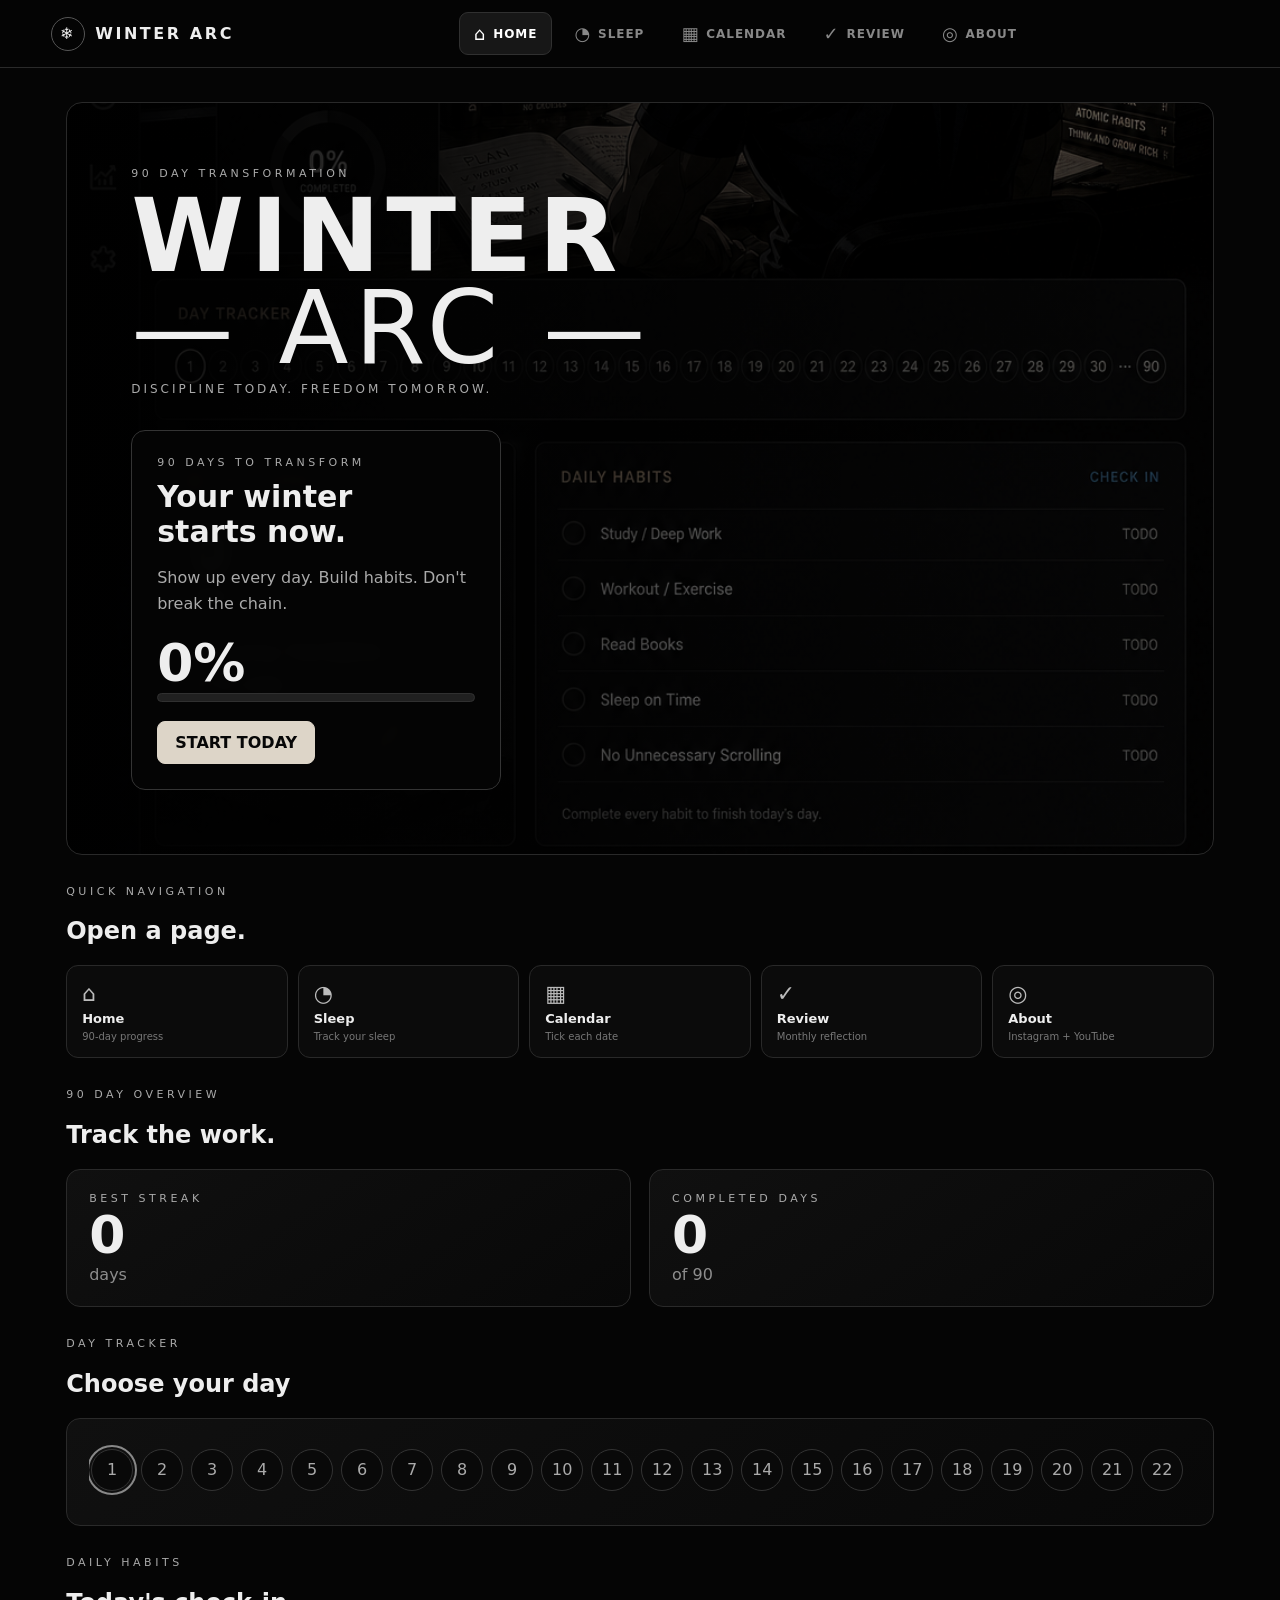
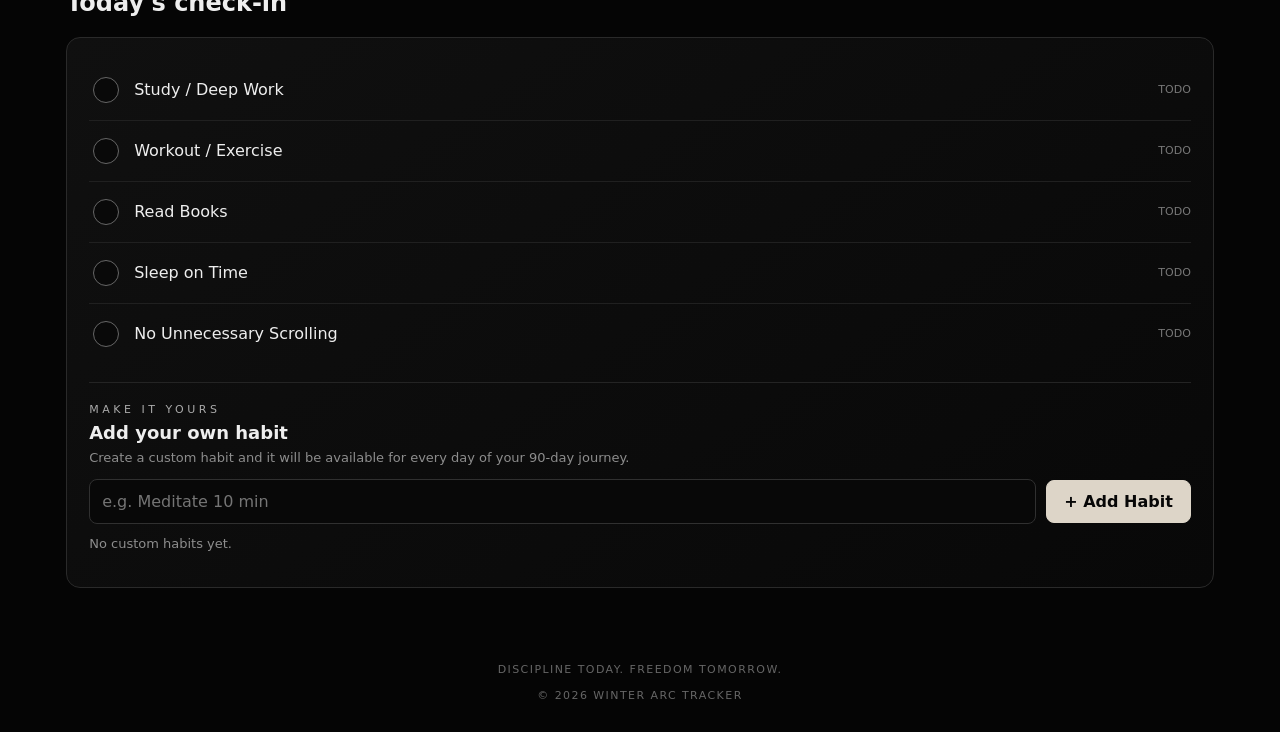
==== commit 37e05d55: "Add files via upload" ====
--- a/index.html
+++ b/index.html
@@ -1,4 +1,4 @@
-<!doctype html><html lang="en"><head><meta charset="utf-8"><meta name="viewport" content="width=device-width,initial-scale=1,viewport-fit=cover"><meta name="theme-color" content="#050505"><title>90 Day Overview | Winter Arc</title><link rel="stylesheet" href="style-v4.css"></head><body><header class="siteHeader">
+<!doctype html><html lang="en"><head><meta charset="utf-8"><meta name="viewport" content="width=device-width,initial-scale=1,viewport-fit=cover"><meta name="theme-color" content="#050505"><title>90 Day Overview | Winter Arc</title><link rel="stylesheet" href="style-v4.css"><link rel="manifest" href="manifest.webmanifest"><link rel="apple-touch-icon" href="apple-touch-icon.png"><meta name="mobile-web-app-capable" content="yes"><meta name="apple-mobile-web-app-capable" content="yes"><meta name="apple-mobile-web-app-status-bar-style" content="black-translucent"></head><body><header class="siteHeader">
   <a class="brand" href="index.html"><span class="brandIcon">❄</span><span>WINTER ARC</span></a>
   <nav class="siteNav" aria-label="Main navigation">
     <a href="index.html" class="active"><span>⌂</span><b>Home</b></a>
@@ -11,4 +11,4 @@
 <div class="sectionHead" id="tracker"><div class="kicker">QUICK NAVIGATION</div><h2>Open a page.</h2></div><div class="pageLinks"><a class="pageLink" href="index.html"><span>⌂</span><b>Home</b><small>90-day progress</small></a><a class="pageLink" href="sleep.html"><span>◔</span><b>Sleep</b><small>Track your sleep</small></a><a class="pageLink" href="calendar.html"><span>▦</span><b>Calendar</b><small>Tick each date</small></a><a class="pageLink" href="review.html"><span>✓</span><b>Review</b><small>Monthly reflection</small></a><a class="pageLink" href="about.html"><span>◎</span><b>About</b><small>Instagram + YouTube</small></a></div>
 <div class="sectionHead"><div class="kicker">90 DAY OVERVIEW</div><h2>Track the work.</h2></div><div class="grid grid2"><div class="card"><div class="kicker">BEST STREAK</div><div class="stat" id="bestStreak">0</div><div class="muted">days</div></div><div class="card"><div class="kicker">COMPLETED DAYS</div><div class="stat" id="completedDays">0</div><div class="muted">of 90</div></div></div>
 <div class="sectionHead"><div class="kicker">DAY TRACKER</div><h2>Choose your day</h2></div><div class="card"><div id="days" class="days"></div></div>
-<div class="sectionHead"><div class="kicker">DAILY HABITS</div><h2>Today's check-in</h2></div><div class="card" id="habits"></div></section><footer class="footer">DISCIPLINE TODAY. FREEDOM TOMORROW.<br><br>© 2026 WINTER ARC TRACKER</footer></main><div class="toast"></div><script src="script-v4.js"></script></body></html>+<div class="sectionHead"><div class="kicker">DAILY HABITS</div><h2>Today's check-in</h2></div><div class="card"><div id="habits"></div><div class="habitAdd"><div class="kicker">MAKE IT YOURS</div><h3>Add your own habit</h3><p class="muted">Create a custom habit and it will be available for every day of your 90-day journey.</p><form id="addHabitForm" class="habitAddForm"><input id="newHabit" type="text" maxlength="50" placeholder="e.g. Meditate 10 min" autocomplete="off" required><button class="btn primary" type="submit">+ Add Habit</button></form><div id="customHabitsList" class="customHabitsList"></div></div></div></section><footer class="footer">DISCIPLINE TODAY. FREEDOM TOMORROW.<br><br>© 2026 WINTER ARC TRACKER</footer></main><div class="toast"></div><script src="script-v4.js"></script></body></html>
--- a/style-v4.css
+++ b/style-v4.css
@@ -8,10 +8,12 @@
 .btn{display:inline-flex;align-items:center;justify-content:center;border:1px solid #484848;background:#171717;color:#fff;padding:11px 17px;border-radius:8px;cursor:pointer}.btn:hover{background:#232323}.btn.primary{background:var(--cream);color:#070707;border-color:var(--cream);font-weight:750}
 .grid{display:grid;gap:18px}.grid2{grid-template-columns:repeat(2,minmax(0,1fr))}.card{background:linear-gradient(145deg,#101010,#080808);border:1px solid var(--line);border-radius:14px;padding:22px}.card h2,.card h3{margin-top:0}.sectionHead{margin:30px 0 17px}.muted{color:var(--muted)}.stat{font-size:52px;font-weight:850}.progress{height:9px;background:#202020;border:1px solid #303030;border-radius:99px;overflow:hidden}.progress span{display:block;height:100%;width:0;background:var(--cream);transition:.25s}
 .days{display:flex;gap:8px;overflow-x:auto;padding:8px 2px 12px}.day{flex:0 0 42px;height:42px;border-radius:50%;border:1px solid #333;background:#090909;color:#aaa;display:grid;place-items:center;cursor:pointer}.day.done{background:var(--cream);color:#050505;border-color:var(--cream)}.day.selected{outline:2px solid #888;outline-offset:2px}
+
+.habitAdd{margin-top:18px;padding-top:20px;border-top:1px solid #242424}.habitAdd h3{margin:6px 0 7px;font-size:18px}.habitAdd p{margin:0 0 14px;font-size:13px}.habitAddForm{display:flex;gap:10px;align-items:center}.habitAddForm input{flex:1;min-width:0}.customHabitsList{margin-top:12px}.customHabit{display:flex;align-items:center;justify-content:space-between;gap:12px;padding:9px 0;color:#aaa;border-top:1px solid #1d1d1d;font-size:12px}.removeHabit{border:0;background:transparent;color:#666;font-size:20px;line-height:1;cursor:pointer;padding:2px 6px}.removeHabit:hover{color:#fff}.customEmpty{font-size:11px;margin:8px 0 0}
 .habit{display:flex;align-items:center;gap:12px;padding:14px 0;border-bottom:1px solid #202020}.habit:last-child{border-bottom:0}.check{appearance:none;width:21px;height:21px;border:1px solid #666;border-radius:50%;background:#090909;cursor:pointer;flex:0 0 auto}.check:checked{background:var(--cream);box-shadow:inset 0 0 0 5px #090909}.habit span{flex:1}.todo{font-size:11px;color:#777}
 input,textarea{width:100%;background:#080808;border:1px solid #303030;color:#fff;border-radius:8px;padding:12px;outline:none}textarea{min-height:145px;resize:vertical}label{display:block;font-size:12px;color:#aaa;margin-bottom:8px}.field{margin-bottom:16px}.sleepForm{display:grid;grid-template-columns:1fr 1fr;gap:14px}.sleepRow{display:grid;grid-template-columns:1fr auto auto;gap:12px;align-items:center;padding:14px 0;border-bottom:1px solid #222}
 .calendar{display:grid;grid-template-columns:repeat(7,1fr);gap:5px}.calHead{color:#777;font-size:10px;text-align:center;padding:7px}.date{aspect-ratio:1;border:1px solid #292929;border-radius:8px;background:#0a0a0a;color:#aaa;cursor:pointer;display:grid;place-items:center}.date.empty{border-color:transparent;background:transparent;cursor:default}.date.done{background:var(--cream);color:#050505;border-color:var(--cream)}.monthTitle{font-size:22px;letter-spacing:.12em;margin:8px 0 14px}.monthTabs{display:flex;gap:8px;margin-bottom:18px;overflow:auto}.monthTabs button{white-space:nowrap}.monthPanel{display:none}.monthPanel.active{display:block}
 .aboutCard{text-align:center;max-width:650px;margin:auto}.aboutLogo{width:190px;height:190px;border:2px solid #ddd;border-radius:50%;display:grid;place-items:center;margin:10px auto 25px;font-size:30px;letter-spacing:.13em;font-weight:850;text-align:center}.social{display:flex;align-items:center;gap:14px;border:1px solid #292929;padding:18px;border-radius:10px;background:#090909;margin-top:12px;text-align:left}.socialIcon{font-size:22px;width:34px}.social:hover{background:#151515}.footer{text-align:center;color:#666;padding:35px 15px 30px;font-size:11px;letter-spacing:.13em}.toast{position:fixed;bottom:20px;right:20px;background:var(--cream);color:#070707;padding:11px 15px;border-radius:8px;display:none;z-index:150;font-weight:750}
 .pageLinks{display:grid;grid-template-columns:repeat(5,minmax(0,1fr));gap:10px}.pageLink{background:#0b0b0b;border:1px solid #292929;border-radius:12px;padding:15px;display:flex;flex-direction:column;gap:5px;min-width:0}.pageLink span{font-size:22px;color:#bbb}.pageLink b{font-size:13px}.pageLink small{color:#777;font-size:10px}.pageLink:hover{background:#161616;border-color:#444}
-@media(max-width:900px){.siteHeader{display:block;padding:10px 10px 8px}.brand{justify-content:center;margin-bottom:8px}.siteNav{width:100%;gap:2px;overflow-x:auto;justify-content:flex-start;scrollbar-width:none}.siteNav::-webkit-scrollbar{display:none}.siteNav a{flex:1 1 20%;min-width:64px;padding:7px 4px;gap:3px;flex-direction:column;font-size:9px;letter-spacing:.06em}.siteNav a span{font-size:17px;line-height:1}.page{padding:22px 13px 34px}.hero{min-height:610px;background-position:62% center}.heroOverlay{padding:25px 17px}.title{font-size:52px}.grid2{grid-template-columns:1fr}.card{padding:18px}.stat{font-size:42px}.sleepForm{grid-template-columns:1fr}.calendar{gap:3px}.date{font-size:12px;border-radius:6px}.calHead{font-size:9px}.aboutLogo{width:150px;height:150px}.pageLinks{grid-template-columns:repeat(2,1fr)}.pageLink:last-child{grid-column:1/-1}.footer{padding-bottom:22px}}
+@media(max-width:900px){.habitAddForm{flex-direction:column;align-items:stretch}.habitAddForm .btn{width:100%}.siteHeader{display:block;padding:10px 10px 8px}.brand{justify-content:center;margin-bottom:8px}.siteNav{width:100%;gap:2px;overflow-x:auto;justify-content:flex-start;scrollbar-width:none}.siteNav::-webkit-scrollbar{display:none}.siteNav a{flex:1 1 20%;min-width:64px;padding:7px 4px;gap:3px;flex-direction:column;font-size:9px;letter-spacing:.06em}.siteNav a span{font-size:17px;line-height:1}.page{padding:22px 13px 34px}.hero{min-height:610px;background-position:62% center}.heroOverlay{padding:25px 17px}.title{font-size:52px}.grid2{grid-template-columns:1fr}.card{padding:18px}.stat{font-size:42px}.sleepForm{grid-template-columns:1fr}.calendar{gap:3px}.date{font-size:12px;border-radius:6px}.calHead{font-size:9px}.aboutLogo{width:150px;height:150px}.pageLinks{grid-template-columns:repeat(2,1fr)}.pageLink:last-child{grid-column:1/-1}.footer{padding-bottom:22px}}
 @media(max-width:420px){.siteNav a{min-width:58px}.pageLinks{grid-template-columns:1fr}.pageLink:last-child{grid-column:auto}.hero{min-height:590px}.title{font-size:46px}.heroCard{padding:19px}.heroCard h2{font-size:26px}}
